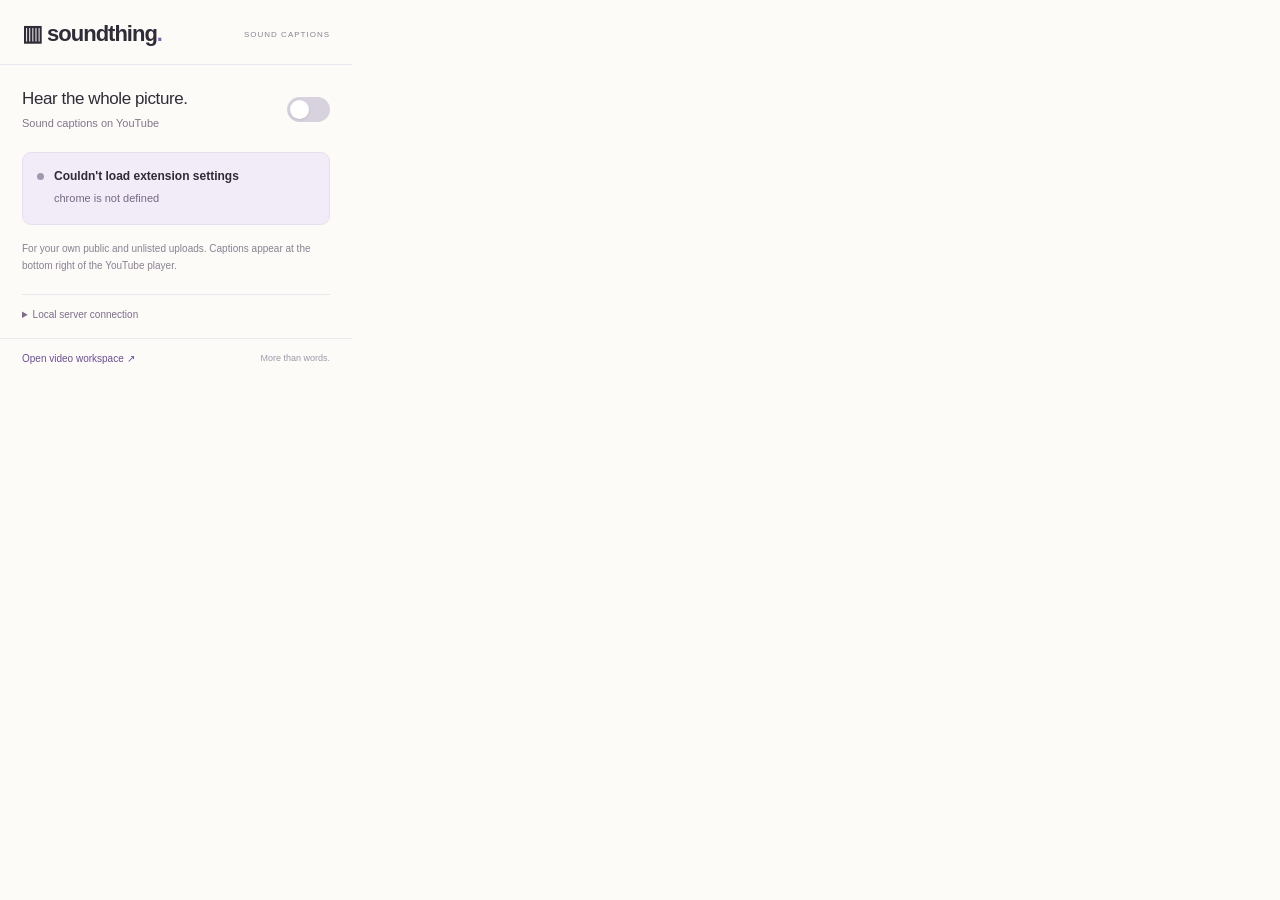
==== extension/popup.html @ 3f5ac217 "feat: add Chrome captions extension with stereo and surround direction waves" ====
<!doctype html>
<html lang="en">
<head><meta charset="utf-8"><meta name="viewport" content="width=device-width,initial-scale=1"><title>Soundthing captions</title><link rel="stylesheet" href="popup.css"><script type="module" src="popup.js"></script></head>
<body>
  <header><span class="brand">▥ soundthing<span>.</span></span><span class="tag">SOUND CAPTIONS</span></header>
  <main>
    <div class="toggle-row"><div><h1>Hear the whole picture.</h1><p>Sound captions on YouTube</p></div><label class="switch"><input id="enabled" type="checkbox" role="switch" aria-label="Enable Soundthing on YouTube"><span></span></label></div>
    <section class="status-panel" aria-live="polite"><span id="status-dot"></span><div><h2 id="status-title">Soundthing is off</h2><p id="status-detail">Turn on to caption the videos you open.</p></div></section>
    <p id="demo" hidden>Demo captions · your server is using stub model backends.</p>
    <button id="retry" class="primary" type="button" hidden>Retry this video</button>
    <p class="hint">For your own public and unlisted uploads. Captions appear at the bottom right of the YouTube player.</p>
    <details><summary>Local server connection</summary><form id="connection"><label for="server">Server address</label><div class="input-row"><input id="server" type="url" required><button type="submit">Save</button></div><p id="connection-message" role="status"></p></form></details>
  </main>
  <footer><button id="workspace" type="button">Open video workspace ↗</button><span>More than words.</span></footer>
</body></html>
---- extension/popup.css ----
*{box-sizing:border-box}body{width:352px;margin:0;background:#fcfbf8;color:#302b37;font:13px Arial,sans-serif}header{padding:21px 22px 17px;border-bottom:1px solid #eae6ed;display:flex;align-items:center;justify-content:space-between}.brand{font-size:22px;font-weight:750;letter-spacing:-1px}.brand>span{color:#8360bd}.tag{font-size:8px;letter-spacing:1px;color:#8a8491}main{padding:24px 22px 18px}.toggle-row{display:flex;align-items:center;justify-content:space-between;gap:12px}h1{font-size:17px;font-weight:500;margin:0 0 8px;letter-spacing:-.4px}.toggle-row p{margin:0;color:#80758b;font-size:11px}.switch{position:relative;display:block;width:43px;height:25px;flex-shrink:0}.switch input{opacity:0;width:100%;height:100%;position:absolute;margin:0;z-index:1;cursor:pointer}.switch span{display:block;width:43px;height:25px;border-radius:20px;background:#d8d2de;transition:background .15s}.switch span:after{content:"";display:block;position:absolute;left:3px;top:3px;width:19px;height:19px;border-radius:50%;background:white;box-shadow:0 1px 3px #302b3720;transition:transform .15s}.switch input:checked+span{background:#8360bd}.switch input:checked+span:after{transform:translateX(18px)}:focus-visible{outline:3px solid #9873cb;outline-offset:3px}.switch input:focus-visible+span{outline:3px solid #9873cb;outline-offset:3px}.status-panel{display:flex;align-items:flex-start;gap:10px;padding:16px 14px;background:#f1ecf7;border:1px solid #e7deef;border-radius:9px;margin:23px 0 13px}#status-dot{background:#a398ad;border-radius:50%;width:7px;height:7px;flex-shrink:0;margin-top:4px}#status-dot.ready{background:#619573}#status-dot.error{background:#be755e}h2{font-size:12px;font-weight:600;margin:0 0 7px}.status-panel p{font-size:11px;color:#766784;margin:0;line-height:1.6;overflow-wrap:anywhere}.hint{font-size:10px;color:#8a8092;line-height:1.7;margin:15px 0 20px}#demo{font-size:10px;line-height:1.6;color:#98652e;background:#fbf1df;border-radius:5px;padding:9px}button,input{font:inherit}button{cursor:pointer;border:1px solid #ddd4e7;border-radius:5px;background:white;padding:8px 12px;color:#6b4e91;font-size:11px}button:disabled{opacity:.5;cursor:wait}.primary{background:#8360bd;color:white;border-color:#8360bd;width:100%;padding:10px}details{border-top:1px solid #eae6ed;padding-top:14px}summary{cursor:pointer;color:#7d6e89;font-size:10px}form label{display:block;font-size:10px;color:#86758f;margin:14px 0 7px}.input-row{display:flex;gap:6px}input[type=url]{width:100%;min-width:0;border:1px solid #ddd4e7;border-radius:5px;padding:9px;font-size:10px;background:white;color:#4f435c}#connection-message{font-size:10px;line-height:1.6;color:#8b6b45}footer{border-top:1px solid #eae6ed;padding:14px 22px;display:flex;align-items:center;justify-content:space-between}footer button{padding:0;background:none;border:0;font-size:10px}footer>span{font-size:9px;color:#a096a9}[hidden]{display:none!important}@media(prefers-reduced-motion:reduce){*{transition:none!important}}
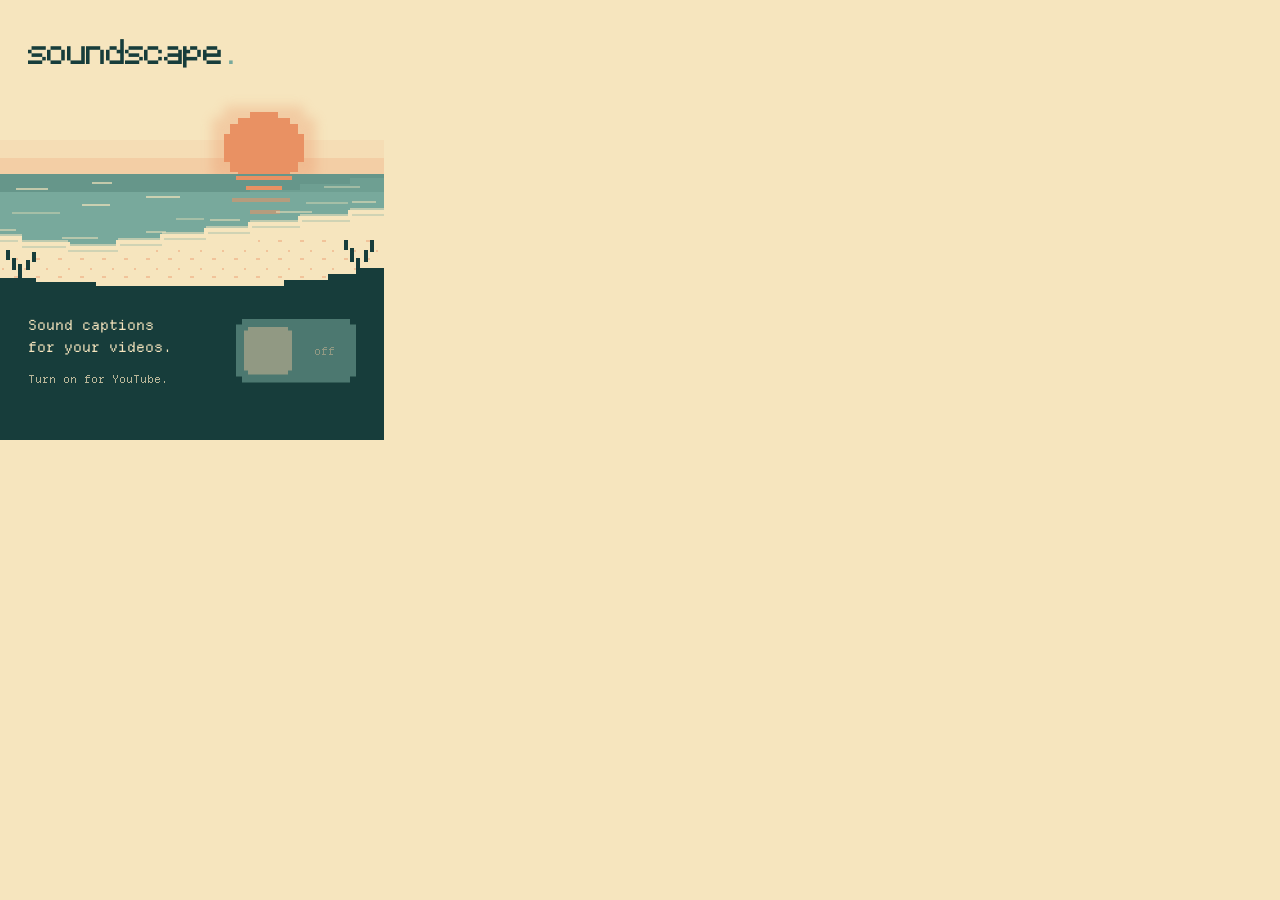
==== commit 2b9b9213: "Redesign Soundscape popup and improve caption direction feedback" ====
--- a/extension/popup.html
+++ b/extension/popup.html
@@ -1,15 +1,50 @@
 <!doctype html>
 <html lang="en">
-<head><meta charset="utf-8"><meta name="viewport" content="width=device-width,initial-scale=1"><title>Soundthing captions</title><link rel="stylesheet" href="popup.css"><script type="module" src="popup.js"></script></head>
-<body>
-  <header><span class="brand">▥ soundthing<span>.</span></span><span class="tag">SOUND CAPTIONS</span></header>
+<head>
+  <meta charset="utf-8">
+  <meta name="viewport" content="width=device-width, initial-scale=1">
+  <meta name="color-scheme" content="light">
+  <title>soundscape.</title>
+  <link rel="preload" href="assets/Monocraft.ttf" as="font" type="font/ttf" crossorigin>
+  <link rel="preload" href="assets/DepartureMono-1.500.woff2" as="font" type="font/woff2" crossorigin>
+  <link rel="stylesheet" href="popup.css">
+  <script type="module" src="popup.js"></script>
+</head>
+<body data-enabled="false">
   <main>
-    <div class="toggle-row"><div><h1>Hear the whole picture.</h1><p>Sound captions on YouTube</p></div><label class="switch"><input id="enabled" type="checkbox" role="switch" aria-label="Enable Soundthing on YouTube"><span></span></label></div>
-    <section class="status-panel" aria-live="polite"><span id="status-dot"></span><div><h2 id="status-title">Soundthing is off</h2><p id="status-detail">Turn on to caption the videos you open.</p></div></section>
-    <p id="demo" hidden>Demo captions · your server is using stub model backends.</p>
-    <button id="retry" class="primary" type="button" hidden>Retry this video</button>
-    <p class="hint">For your own public and unlisted uploads. Captions appear at the bottom right of the YouTube player.</p>
-    <details><summary>Local server connection</summary><form id="connection"><label for="server">Server address</label><div class="input-row"><input id="server" type="url" required><button type="submit">Save</button></div><p id="connection-message" role="status"></p></form></details>
+    <header class="masthead">
+      <h1 id="title">soundscape<span id="title-mark">.</span></h1>
+    </header>
+    <figure class="beach" aria-hidden="true">
+      <img class="beach-art" src="assets/beach.svg" width="384" height="204" alt="" draggable="false">
+      <svg class="surf" viewBox="0 0 192 102" fill="none">
+        <g class="shore-wave">
+          <path fill="#78a99c" fill-opacity=".45" d="M-12 61h22v3h24v2h25v-3h22v-3h22v-3h22v-3h25v-3h25v-3h29v17h-29v3h-25v3h-25v3h-22v3H81v3H59v3H34v-2H10v-3h-22z"/>
+          <path stroke="#f6e5be" stroke-width="2" d="M-12 78h22v3h24v2h25v-3h22v-3h22v-3h22v-3h25v-3h25v-3h29"/>
+          <path stroke="#f6e5be" stroke-opacity=".5" d="M-5 74h13m23 4h18m24-3h10m22-6h15m18-4h18m20-5h12"/>
+        </g>
+        <g class="shore-wave shore-wave-later">
+          <path stroke="#f6e5be" stroke-width="1.5" d="M-12 78h22v3h24v2h25v-3h22v-3h22v-3h22v-3h25v-3h25v-3h29"/>
+        </g>
+      </svg>
+      <span class="surf-caption"></span>
+    </figure>
+    <section class="controls" aria-label="Sound captions">
+      <div class="control-copy">
+        <p id="toggle-label">Sound captions<br>for your videos.</p>
+        <p id="status-detail" role="status" aria-live="polite" aria-atomic="true">Turn on for YouTube.</p>
+        <button id="retry" type="button" hidden>Try again</button>
+      </div>
+      <label class="toggle">
+        <input id="enabled" type="checkbox" role="switch" aria-label="Sound captions on YouTube" aria-describedby="status-detail" disabled>
+        <span class="toggle-track" aria-hidden="true">
+          <span class="toggle-word toggle-word-on">on</span>
+          <span class="toggle-word toggle-word-off">off</span>
+          <span class="toggle-thumb"></span>
+        </span>
+        <span id="click-caption" aria-hidden="true">click!</span>
+      </label>
+    </section>
   </main>
-  <footer><button id="workspace" type="button">Open video workspace ↗</button><span>More than words.</span></footer>
-</body></html>
+</body>
+</html>
--- a/extension/popup.css
+++ b/extension/popup.css
@@ -1 +1,147 @@
-*{box-sizing:border-box}body{width:352px;margin:0;background:#fcfbf8;color:#302b37;font:13px Arial,sans-serif}header{padding:21px 22px 17px;border-bottom:1px solid #eae6ed;display:flex;align-items:center;justify-content:space-between}.brand{font-size:22px;font-weight:750;letter-spacing:-1px}.brand>span{color:#8360bd}.tag{font-size:8px;letter-spacing:1px;color:#8a8491}main{padding:24px 22px 18px}.toggle-row{display:flex;align-items:center;justify-content:space-between;gap:12px}h1{font-size:17px;font-weight:500;margin:0 0 8px;letter-spacing:-.4px}.toggle-row p{margin:0;color:#80758b;font-size:11px}.switch{position:relative;display:block;width:43px;height:25px;flex-shrink:0}.switch input{opacity:0;width:100%;height:100%;position:absolute;margin:0;z-index:1;cursor:pointer}.switch span{display:block;width:43px;height:25px;border-radius:20px;background:#d8d2de;transition:background .15s}.switch span:after{content:"";display:block;position:absolute;left:3px;top:3px;width:19px;height:19px;border-radius:50%;background:white;box-shadow:0 1px 3px #302b3720;transition:transform .15s}.switch input:checked+span{background:#8360bd}.switch input:checked+span:after{transform:translateX(18px)}:focus-visible{outline:3px solid #9873cb;outline-offset:3px}.switch input:focus-visible+span{outline:3px solid #9873cb;outline-offset:3px}.status-panel{display:flex;align-items:flex-start;gap:10px;padding:16px 14px;background:#f1ecf7;border:1px solid #e7deef;border-radius:9px;margin:23px 0 13px}#status-dot{background:#a398ad;border-radius:50%;width:7px;height:7px;flex-shrink:0;margin-top:4px}#status-dot.ready{background:#619573}#status-dot.error{background:#be755e}h2{font-size:12px;font-weight:600;margin:0 0 7px}.status-panel p{font-size:11px;color:#766784;margin:0;line-height:1.6;overflow-wrap:anywhere}.hint{font-size:10px;color:#8a8092;line-height:1.7;margin:15px 0 20px}#demo{font-size:10px;line-height:1.6;color:#98652e;background:#fbf1df;border-radius:5px;padding:9px}button,input{font:inherit}button{cursor:pointer;border:1px solid #ddd4e7;border-radius:5px;background:white;padding:8px 12px;color:#6b4e91;font-size:11px}button:disabled{opacity:.5;cursor:wait}.primary{background:#8360bd;color:white;border-color:#8360bd;width:100%;padding:10px}details{border-top:1px solid #eae6ed;padding-top:14px}summary{cursor:pointer;color:#7d6e89;font-size:10px}form label{display:block;font-size:10px;color:#86758f;margin:14px 0 7px}.input-row{display:flex;gap:6px}input[type=url]{width:100%;min-width:0;border:1px solid #ddd4e7;border-radius:5px;padding:9px;font-size:10px;background:white;color:#4f435c}#connection-message{font-size:10px;line-height:1.6;color:#8b6b45}footer{border-top:1px solid #eae6ed;padding:14px 22px;display:flex;align-items:center;justify-content:space-between}footer button{padding:0;background:none;border:0;font-size:10px}footer>span{font-size:9px;color:#a096a9}[hidden]{display:none!important}@media(prefers-reduced-motion:reduce){*{transition:none!important}}
+@font-face {
+  font-family: Monocraft;
+  src: url("assets/Monocraft.ttf") format("truetype");
+  font-display: swap;
+}
+@font-face {
+  font-family: "Departure Mono";
+  src: url("assets/DepartureMono-1.500.woff2") format("woff2");
+  font-display: swap;
+}
+:root {
+  --ink: #173d3b;
+  --paper: #f6e5be;
+  --sea: #78a99c;
+  --coral: #e99163;
+  --surf-period: 5.3s;
+}
+* { box-sizing: border-box; }
+body {
+  width: 384px;
+  margin: 0;
+  background: var(--paper);
+  color: var(--ink);
+  font-family: "Departure Mono", monospace;
+  -webkit-font-smoothing: auto;
+}
+.masthead { padding: 32px 28px 8px; }
+h1 {
+  margin: 0;
+  font: 400 32px/1.3 Monocraft, monospace;
+  letter-spacing: -1.6px;
+}
+#title-mark { color: var(--sea); }
+body[data-enabled="true"] #title-mark { color: var(--coral); }
+.beach { position: relative; margin: 0; overflow: hidden; user-select: none; }
+.beach-art { display: block; width: 100%; height: auto; }
+.surf { position: absolute; inset: 0; width: 100%; height: 100%; pointer-events: none; }
+.shore-wave { animation: shore-wash var(--surf-period) steps(16, end) infinite; }
+.shore-wave-later { animation-delay: calc(var(--surf-period) / -2); }
+.surf-caption {
+  position: absolute;
+  pointer-events: none;
+  color: var(--ink);
+  font: 13px/1.3 Monocraft, monospace;
+  text-shadow: 1px 1px 0 var(--paper);
+  white-space: nowrap;
+  transform: rotate(-12deg);
+  opacity: 0;
+  visibility: hidden;
+}
+body[data-enabled="true"] .surf-caption { visibility: visible; }
+@keyframes shore-wash {
+  0% { transform: translate(-3px, -8px); opacity: 0; }
+  15% { opacity: .65; }
+  50% { transform: translate(2px, 5px); opacity: 1; }
+  65% { opacity: .65; }
+  100% { transform: translate(-3px, -8px); opacity: 0; }
+}
+.controls {
+  position: relative;
+  display: flex;
+  align-items: flex-start;
+  justify-content: space-between;
+  gap: 22px;
+  min-height: 154px;
+  padding: 28px 28px 34px;
+  background: var(--ink);
+  color: var(--paper);
+}
+.control-copy { min-width: 0; flex: 1; }
+#toggle-label { margin: 0; font-size: 14px; line-height: 22px; }
+#status-detail {
+  margin: 12px 0 0;
+  font-size: 11px;
+  line-height: 18px;
+  overflow-wrap: anywhere;
+  opacity: .72;
+}
+body[data-status="error"] #status-detail { opacity: 1; }
+#retry {
+  display: block;
+  margin: 9px 0 0;
+  padding: 2px 0;
+  border: 0;
+  border-bottom: 1px solid var(--coral);
+  border-radius: 0;
+  background: none;
+  color: var(--coral);
+  font: 11px/18px "Departure Mono", monospace;
+  cursor: pointer;
+}
+.toggle { position: relative; display: block; flex: 0 0 120px; width: 120px; height: 64px; margin-top: 5px; }
+.toggle input {
+  position: absolute;
+  inset: 0;
+  z-index: 1;
+  width: 100%; height: 100%;
+  margin: 0;
+  opacity: 0;
+  cursor: pointer;
+}
+.toggle-track {
+  position: absolute; inset: 0;
+  background: var(--sea);
+  clip-path: polygon(6px 0, calc(100% - 6px) 0, calc(100% - 6px) 6px, 100% 6px,
+    100% calc(100% - 6px), calc(100% - 6px) calc(100% - 6px), calc(100% - 6px) 100%,
+    6px 100%, 6px calc(100% - 6px), 0 calc(100% - 6px), 0 6px, 6px 6px);
+  transition: background-color 140ms;
+}
+.toggle-thumb {
+  position: absolute; left: 8px; top: 8px;
+  width: 48px; height: 48px;
+  background: var(--paper);
+  clip-path: polygon(4px 0, 44px 0, 44px 4px, 48px 4px, 48px 44px,
+    44px 44px, 44px 48px, 4px 48px, 4px 44px, 0 44px, 0 4px, 4px 4px);
+  transition: transform 180ms cubic-bezier(.2,.8,.2,1), background-color 140ms;
+}
+.toggle-word {
+  position: absolute; top: 23px; width: 48px;
+  color: var(--paper);
+  font: 11px/18px "Departure Mono", monospace;
+  text-align: center;
+}
+.toggle-word-on { left: 8px; color: var(--ink); visibility: hidden; }
+.toggle-word-off { right: 8px; }
+.toggle input:checked + .toggle-track { background: var(--coral); }
+.toggle input:checked + .toggle-track .toggle-thumb { transform: translateX(56px); background: var(--ink); }
+.toggle input:checked + .toggle-track .toggle-word-on { visibility: visible; }
+.toggle input:checked + .toggle-track .toggle-word-off { visibility: hidden; }
+.toggle:has(input:focus-visible) { outline: 2px solid var(--paper); outline-offset: 6px; }
+.toggle:has(input:disabled) { opacity: .55; }
+.toggle input:disabled { cursor: wait; }
+#retry:focus-visible { outline: 2px solid var(--paper); outline-offset: 4px; }
+#click-caption {
+  position: absolute; left: -12px; top: -30px;
+  pointer-events: none;
+  color: var(--coral);
+  font: 18px/1.3 Monocraft, monospace;
+  transform: rotate(-14deg);
+  opacity: 0;
+}
+body[data-enabled="false"] #click-caption { visibility: hidden; }
+[hidden] { display: none !important; }
+@media (prefers-reduced-motion: reduce) {
+  *, *::before, *::after { transition: none !important; }
+  .shore-wave, .surf-caption { animation: none; opacity: 0; }
+}
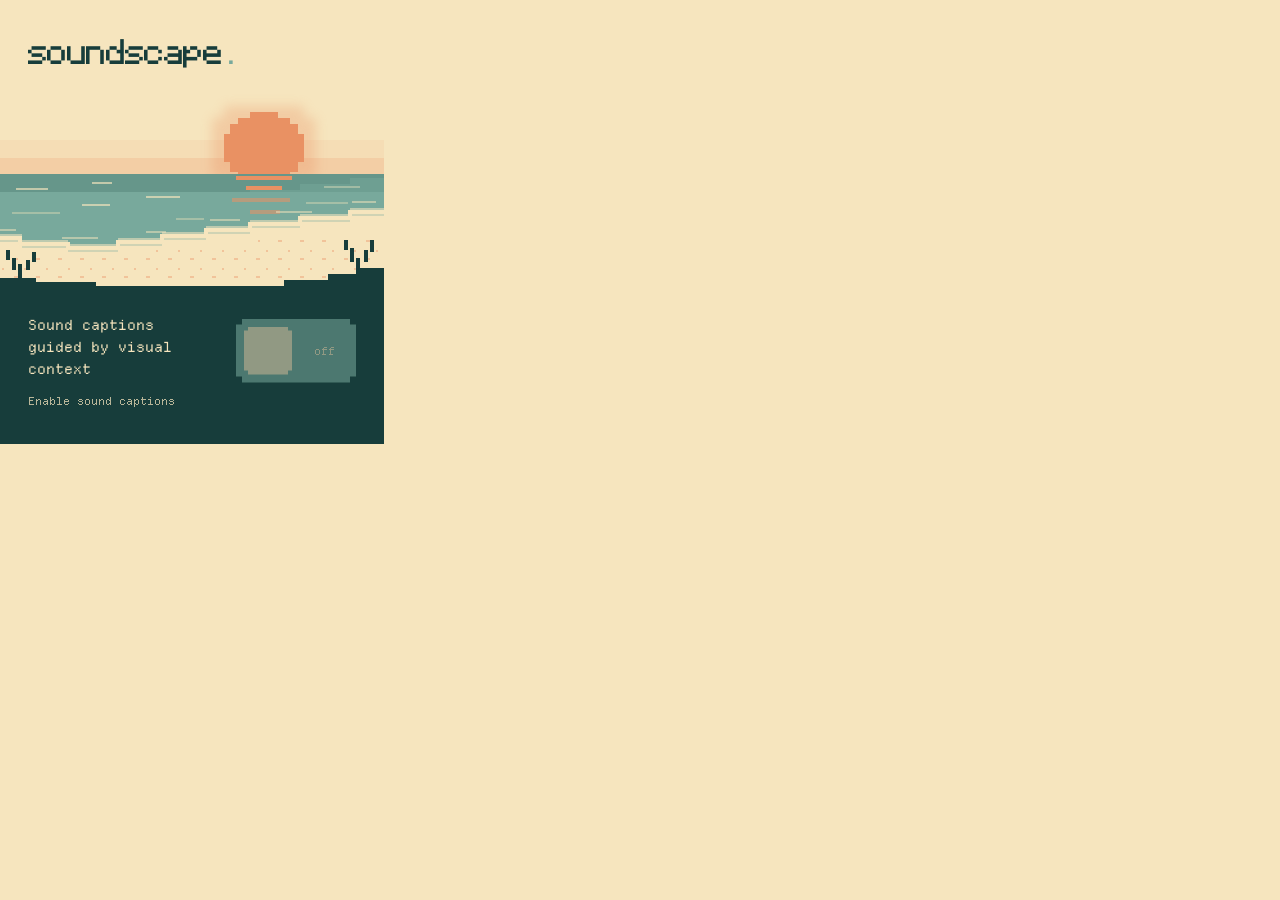
==== commit 5180e19a: "Update popup caption messaging" ====
--- a/extension/popup.html
+++ b/extension/popup.html
@@ -31,12 +31,12 @@
     </figure>
     <section class="controls" aria-label="Sound captions">
       <div class="control-copy">
-        <p id="toggle-label">Sound captions<br>for your videos.</p>
-        <p id="status-detail" role="status" aria-live="polite" aria-atomic="true">Turn on for YouTube.</p>
+        <p id="toggle-label">Sound captions guided by visual context</p>
+        <p id="status-detail" role="status" aria-live="polite" aria-atomic="true">Enable sound captions</p>
         <button id="retry" type="button" hidden>Try again</button>
       </div>
       <label class="toggle">
-        <input id="enabled" type="checkbox" role="switch" aria-label="Sound captions on YouTube" aria-describedby="status-detail" disabled>
+        <input id="enabled" type="checkbox" role="switch" aria-label="Enable sound captions" aria-describedby="status-detail" disabled>
         <span class="toggle-track" aria-hidden="true">
           <span class="toggle-word toggle-word-on">on</span>
           <span class="toggle-word toggle-word-off">off</span>
